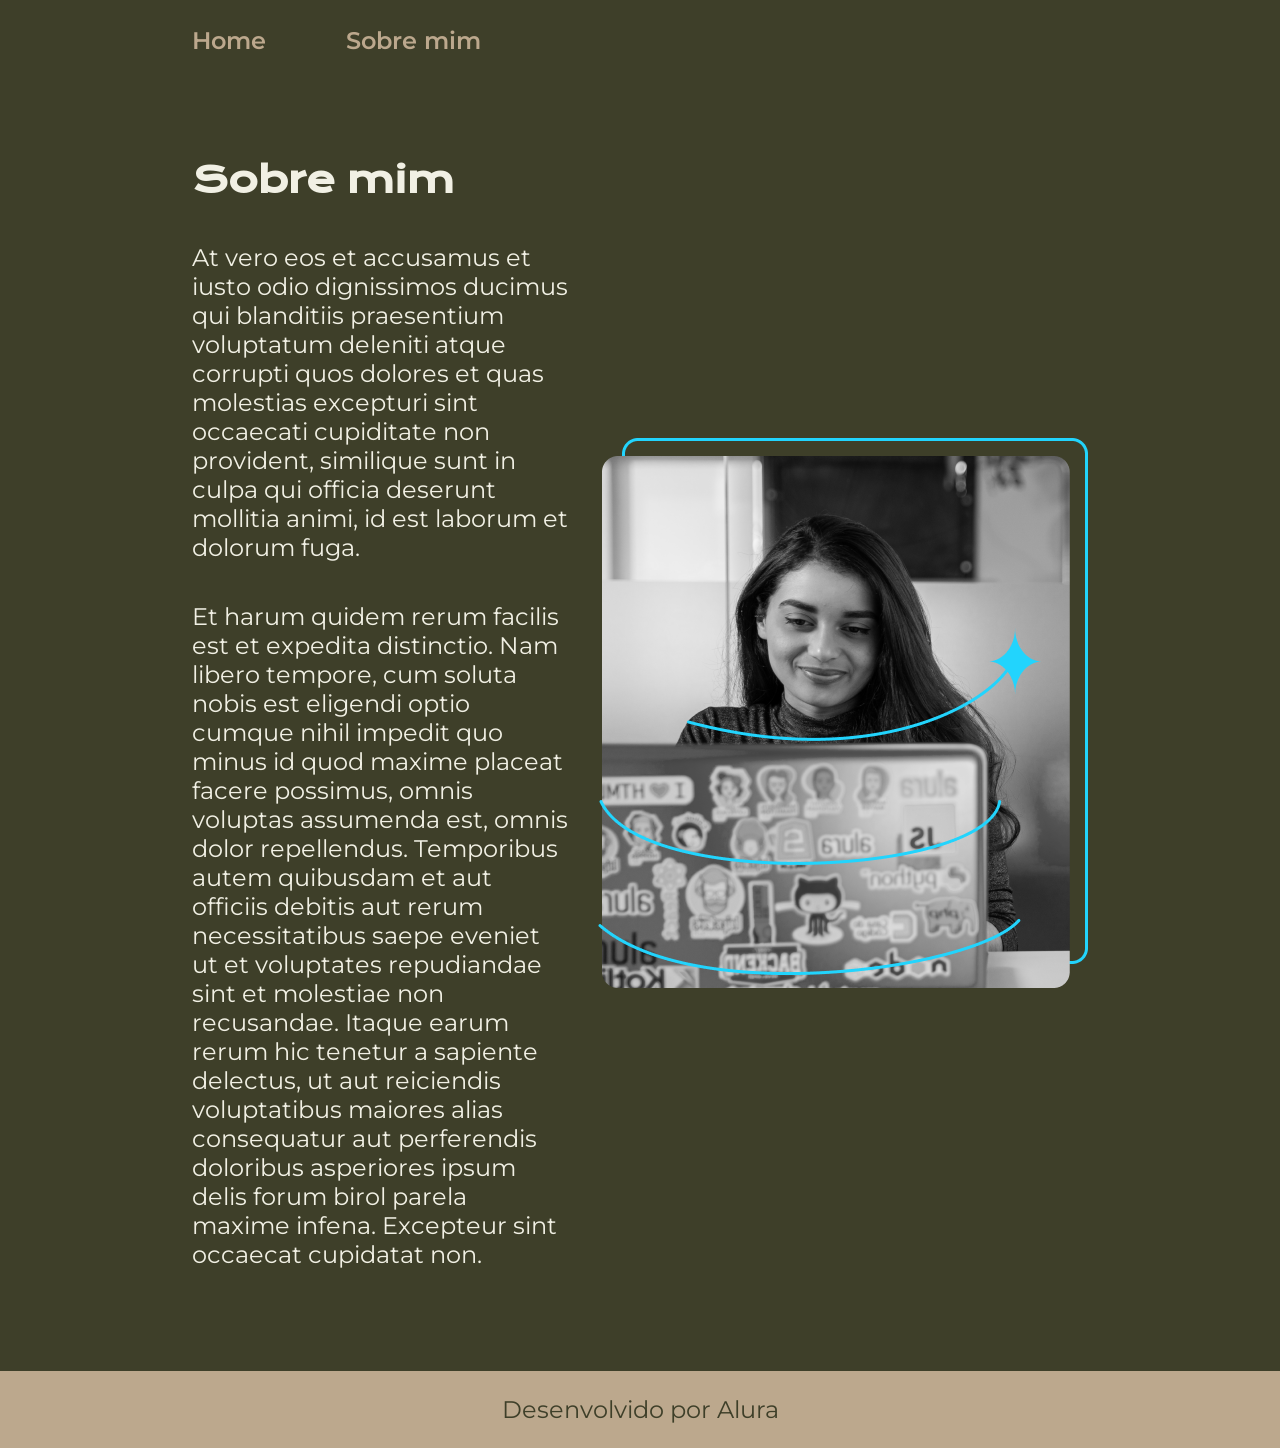
==== about.html @ bdb5f27e "primeiro commit" ====
<!DOCTYPE html>
<html lang="pt-br">
<head>
    <meta charset="UTF-8">
    <meta name="viewport" content="width=device-width, initial-scale=1.0">
    <link rel="stylesheet" href="styles/style.css">
    <title>Sobre Mim</title>
</head>
<body>
    <header class="cabecalho">
        <nav class="cabecalho__menu">
            <a class="cabecalho__menu__link" href="index.html">Home</a>
            <a class="cabecalho__menu__link" href="about.html">Sobre mim</a>
        </nav>
    </header>
    <main class="container">
        <section class="container__conteudo">
            <h1 class="container__conteudo__titulo">Sobre mim</h1>
            <p class="container__conteudo__paragrafo">At vero eos et accusamus et iusto odio dignissimos ducimus qui blanditiis praesentium voluptatum deleniti atque corrupti quos dolores et quas molestias excepturi sint occaecati cupiditate non provident, similique sunt in culpa qui officia deserunt mollitia animi, id est laborum et dolorum fuga.</p>
            <p class="container__conteudo__paragrafo">Et harum quidem rerum facilis est et expedita distinctio. Nam libero tempore, cum soluta nobis est eligendi optio cumque nihil impedit quo minus id quod maxime placeat facere possimus, omnis voluptas assumenda est, omnis dolor repellendus. Temporibus autem quibusdam et aut officiis debitis aut rerum necessitatibus saepe eveniet ut et voluptates repudiandae sint et molestiae non recusandae. Itaque earum rerum hic tenetur a sapiente delectus, ut aut reiciendis voluptatibus maiores alias consequatur aut perferendis doloribus asperiores ipsum delis forum birol parela maxime infena. Excepteur sint occaecat cupidatat non.</p>
        </section>
        <img src="./assets/Imagem.png" alt="foto da Joana">
    </main>
    <footer class="rodape">
        <p>Desenvolvido por Alura</p>
    </footer>
</html>
---- styles/style.css ----
@import url('https://fonts.googleapis.com/css2?family=Krona+One&display=swap');
@import url('https://fonts.googleapis.com/css2?family=Montserrat:wght@100..900&display=swap');

:root {
    --cor-primaria:#3E3F29;
    --cor-secundaria: #F1F0E4;
    --cor-terciaria: #BCA88D;
    --cor-hover: #7D8D86;
    --font-Montserrat: "Montserrat", sans-serif;
    --font-Krona-One: "Krona One", sans-serif;
}

* {
    margin: 0;
    padding: 0;
}
body {
    box-sizing: border-box;
    background-color: var(--cor-primaria);
    color: var(--cor-secundaria);
}
.tituloDistaque{
    color: var(--cor-terciaria);
}
.container{
    
    padding: 8% 15%;
    display: flex;
    align-items: center;
    justify-content: space-between;
    gap: 30px;
}
.container__conteudo{
    width: 50%;
    display: flex;
    flex-direction: column;
    gap: 40px;
}
.container__conteudo__titulo{
    font-family: var(--font-Krona-One);
    font-size: 2.25rem;
}
.container__conteudo__paragrafo{
    font-family: var(--font-Montserrat);
    font-weight: 400;
    font-size: 1.5rem;
}
.container__botoes{
    display: flex;
    flex-direction: column;
    justify-content: space-evenly;
    align-items: center;
    gap: 32px;
}
.container__botoes__botao{
    display: flex;
    justify-content: center;
    gap: 16px;
    font-family: var(--font-Montserrat);
    font-weight: 600;
    text-align: center;
    width: 50%;
    border-radius: 8px;
    font-size: 1.5rem;
    padding: 21.5px 0;
    text-decoration: none;
    color: var(--cor-secundaria);
    border: 2px solid var(--cor-terciaria);
}
.container__botoes__titulo{
    font-family: var(--font-Krona-One);
    font-weight: 400;
    font-size: 1.5rem;
}
.container__botoes__botao:hover {
    background-color: var(--cor-hover);
    padding: 3%;
    cursor: pointer;
}
.rodape {
    color: var(--cor-primaria);
    background-color: var(--cor-terciaria);
    padding: 24px;
    text-align: center;
    font-family: var(--font-Montserrat);
    font-size: 1.5rem;
    font-weight: 400;
}
.cabecalho{
    padding: 2% 0% 0% 15%;
}

.cabecalho__menu__link{
    font-family: var(--font-Montserrat);
    font-size: 1.5rem;
    font-weight: 600;
    color: var(--cor-terciaria);
    text-decoration: none;
}
.cabecalho__menu{
    display: flex;
    gap: 80px;
}
.container__imagem{
    width: 50%;
}

@media (max-width: 1200px) {
    .container{
        flex-direction: column-reverse;
        padding: 5%;
    }
    .cabecalho{
        padding: 10%;
    }
    .cabecalho__menu{
        justify-content: center;
    }
    .container__conteudo {
        width: auto;
    }
}
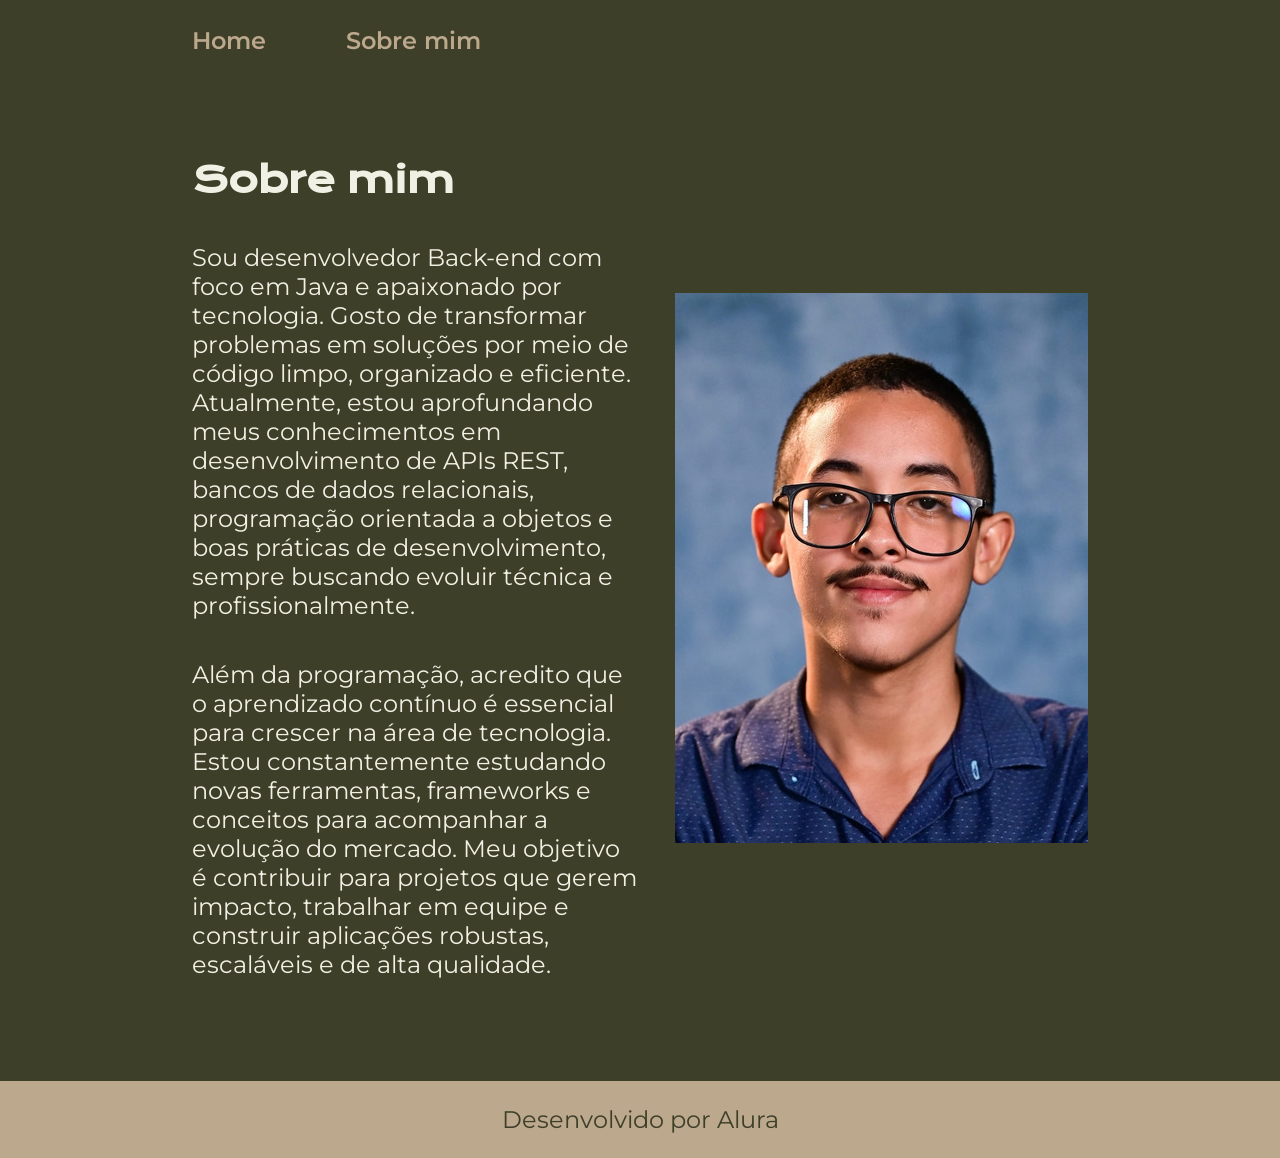
==== commit ded51fda: "personalização" ====
--- a/about.html
+++ b/about.html
@@ -16,10 +16,10 @@
     <main class="container">
         <section class="container__conteudo">
             <h1 class="container__conteudo__titulo">Sobre mim</h1>
-            <p class="container__conteudo__paragrafo">At vero eos et accusamus et iusto odio dignissimos ducimus qui blanditiis praesentium voluptatum deleniti atque corrupti quos dolores et quas molestias excepturi sint occaecati cupiditate non provident, similique sunt in culpa qui officia deserunt mollitia animi, id est laborum et dolorum fuga.</p>
-            <p class="container__conteudo__paragrafo">Et harum quidem rerum facilis est et expedita distinctio. Nam libero tempore, cum soluta nobis est eligendi optio cumque nihil impedit quo minus id quod maxime placeat facere possimus, omnis voluptas assumenda est, omnis dolor repellendus. Temporibus autem quibusdam et aut officiis debitis aut rerum necessitatibus saepe eveniet ut et voluptates repudiandae sint et molestiae non recusandae. Itaque earum rerum hic tenetur a sapiente delectus, ut aut reiciendis voluptatibus maiores alias consequatur aut perferendis doloribus asperiores ipsum delis forum birol parela maxime infena. Excepteur sint occaecat cupidatat non.</p>
+            <p class="container__conteudo__paragrafo">Sou desenvolvedor Back-end com foco em Java e apaixonado por tecnologia. Gosto de transformar problemas em soluções por meio de código limpo, organizado e eficiente. Atualmente, estou aprofundando meus conhecimentos em desenvolvimento de APIs REST, bancos de dados relacionais, programação orientada a objetos e boas práticas de desenvolvimento, sempre buscando evoluir técnica e profissionalmente.</p>
+            <p class="container__conteudo__paragrafo">Além da programação, acredito que o aprendizado contínuo é essencial para crescer na área de tecnologia. Estou constantemente estudando novas ferramentas, frameworks e conceitos para acompanhar a evolução do mercado. Meu objetivo é contribuir para projetos que gerem impacto, trabalhar em equipe e construir aplicações robustas, escaláveis e de alta qualidade.</p>
         </section>
-        <img src="./assets/Imagem.png" alt="foto da Joana">
+        <img src="./assets/foto_perfil.jpeg" alt="foto do Antony">
     </main>
     <footer class="rodape">
         <p>Desenvolvido por Alura</p>
